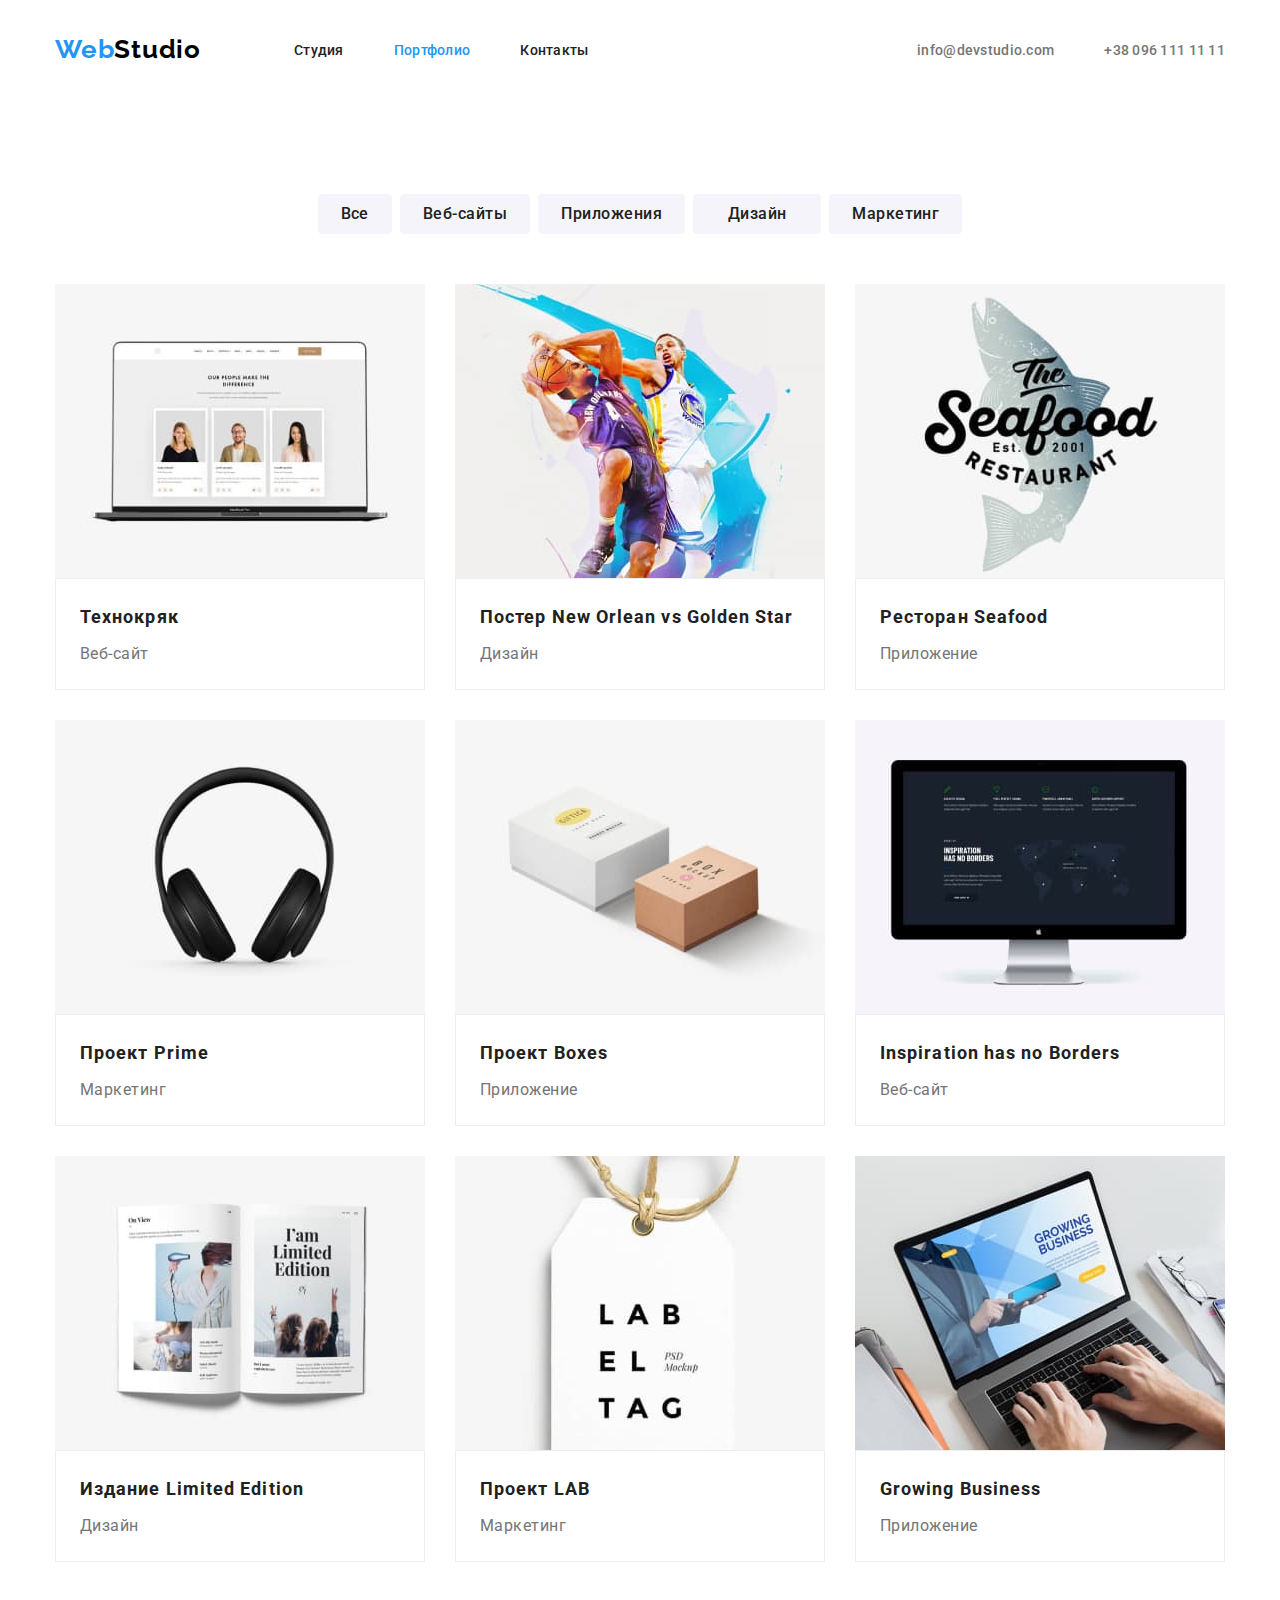
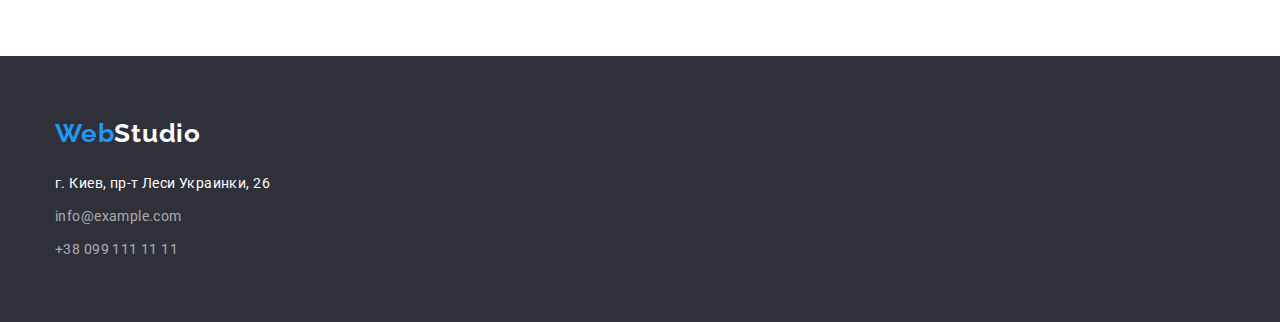
==== portfolio.html @ c4dd4f71 "positions content" ====
<!DOCTYPE html>
<html lang="ru">
<head>
    <meta charset="UTF-8">
    <meta http-equiv="X-UA-Compatible" content="IE=edge">
    <meta name="viewport" content="width=device-width, initial-scale=1.0">
    <title>Портфолио</title>
    <link rel="stylesheet" href="https://cdnjs.cloudflare.com/ajax/libs/modern-normalize/1.0.0/modern-normalize.min.css">
    <link rel="preconnect" href="https://fonts.gstatic.com">
    <link href="https://fonts.googleapis.com/css2?family=Raleway:wght@700&family=Roboto:wght@400;500;700;900&display=swap" rel="stylesheet">
    <link rel="stylesheet" href="./css/styles.css">
    
</head>

<body>
    <header class="header">
        <div class="container-header container">
            <nav class="navigation">
                <a class="logo link" href="./index.html">Web<span class="logo-durk-letters">Studio</span></a>
                <ul class="navigation-list list">
                    <li class="navigation-item">
                        <a class="navigation-link link" href="./index.html">Студия</a>
                    </li>
                    <li class="navigation-item">
                        <a class="current navigation-link link" href="./portfolio.html">Портфолио</a>
                    </li>
                    <li class="navigation-item">
                        <a class="navigation-link link" href="">Контакты</a>
                    </li>
                </ul>
            </nav>
            <ul class="contact-list-header list">
                <li class="contact-list-header-item"><a class="contact-link link" href="mailto=info@devstudio.com">info@devstudio.com</a></li>
                <li class="contact-list-header-item"><a class="contact-link link" href="tel:+380961111111">+38 096 111 11 11</a> </li>
            </ul>
        </div>
    </header>

    <main>

        <!-- single section -->
        <section class="portfolio">
            <div class="container">
                <h1  class="visually-hidden">Портфолио</h1>
                <ul class="portfolio-btn-list list">
                    <li class="portfolio-btn-list-item">
                    <button class="first-btn portfolio-btn" type="button">Все</button> 
                    </li>
                    <li class="portfolio-btn-list-item">
                        <button class="portfolio-btn" type="button">Веб-сайты</button>
                    </li>
                    <li class="portfolio-btn-list-item">
                        <button class="portfolio-btn" type="button">Приложения</button>
                    </li>
                    <li class="portfolio-btn-list-item">
                        <button class="portfolio-btn" type="button">Дизайн</button>
                    </li>
                    <li class="portfolio-btn-list-item">
                        <button class="portfolio-btn" type="button">Маркетинг</button>
                    </li>
                </ul>
                <ul class="portfolio-cards-list list">
                    <li class="portfolio-cards-list-item">
                        <a class="link" href="">
                            <img src="./images/img-portfolio/img-web-site-technokryk.jpg" alt="" width="370" height="294">
                        <div class="portfolio-cards-list-wrapper">
                                <h2 class="title-link">Технокряк</h2>
                                <p class="description">Веб-сайт</p>
                        </div>
                        </a>
                    </li>
                    <li class="portfolio-cards-list-item">
                        <a class="link" href="">
                            <img src="./images/img-portfolio/img-design-poster.jpg" alt="" width="370" height="294">
                            <div class="portfolio-cards-list-wrapper">
                                <h2 class="title-link">Постер <span lang="en">New Orlean vs Golden Star</span></h2>
                                <p class="description">Дизайн</p>
                            </div>
                        </a>
                    </li>
                    <li class="portfolio-cards-list-item">
                        <a class="link" href="">
                            <img src="./images/img-portfolio/img-attachment-restorant-seafood.jpg" alt="" width="370" height="294">
                            <div class="portfolio-cards-list-wrapper">
                                <h2 class="title-link">Ресторан <span lang="en">Seafood</span></h2>
                                <p class="description">Приложение</p>
                            </div>
                        </a>
                    </li>
                    <li class="portfolio-cards-list-item">
                        <a class="link" href="">
                            <img src="./images/img-portfolio/img-marketing-project-prime.jpg" alt="" width="370" height="294">
                            <div class="portfolio-cards-list-wrapper">
                                <h2 class="title-link">Проект <span lang="en">Prime</span></h2>
                                <p class="description">Маркетинг</p>
                            </div>
                        </a>
                    </li>
                    <li class="portfolio-cards-list-item">
                        <a class="link" href="">
                            <img src="./images/img-portfolio/img-attachment-project-boxes.jpg" alt="" width="370" height="294">
                            <div class="portfolio-cards-list-wrapper">
                                <h2 class="title-link">Проект <span lang="en">Boxes</span></h2>
                                <p class="description">Приложение</p>
                            </div>
                        </a>
                    </li>
                    <li class="portfolio-cards-list-item">
                        <a class="link" href="">
                            <img src="./images/img-portfolio/img-web-site-inspiration.jpg" alt="" width="370" height="294">
                            <div class="portfolio-cards-list-wrapper">
                                <h2 class="title-link" lang="en">Inspiration has no Borders</h2>
                                <p class="description">Веб-сайт</p>
                            </div>
                        </a>
                    </li>
                    <li class="portfolio-cards-list-item">
                        <a class="link" href="">
                            <img src="./images/img-portfolio/img-design-limited-edition.jpg" alt="" width="370" height="294">
                            <div class="portfolio-cards-list-wrapper">
                                <h2 class="title-link">Издание <span lang="en">Limited Edition</span></h2>
                                <p class="description">Дизайн</p>
                            </div>
                        </a>
                    </li>
                    <li class="portfolio-cards-list-item">
                        <a class="link" href="">
                            <img src="./images/img-portfolio/img-marketing-lab.jpg" alt="" width="370" height="294">
                            <div class="portfolio-cards-list-wrapper">
                                <h2 class="title-link">Проект <span lang="en">LAB</span></h2>
                                <p class="description">Маркетинг</p>
                            </div>
                        </a>
                    </li>
                    <li class="portfolio-cards-list-item">
                        <a class="link" href="">
                            <img src="./images/img-portfolio/img-attachment-growing-business.jpg" alt="" width="370" height="294">
                            <div class="portfolio-cards-list-wrapper">
                                <h2 class="title-link" lang="en">Growing Business</h2>
                                <p class="description">Приложение</p>
                            </div>
                        </a>
                    </li>
                </ul>
            </div>  
        </section>
    </main>

    <!-- FOOTER-->
    
    <footer class="footer">
        <div class="footer-container container">
            <a class="logo link" href="./index.html">Web<span class="logo-light-letters">Studio</span></a>
            <address class="address">
                <ul class="contact-list list">
                    <li class="contact-list-item">
                        <a class="contact-list-link contact-list-link-address link" href="https://goo.gl/maps/tsdU5EEPxmvVZAaJ6"
                        target="_blank" rel="noopener noreferrer">г. Киев, пр-т Леси Украинки, 26</a>
                    </li>
                    <li class="contact-list-item">
                        <a class="contact-list-link link" href="mailto:info@example.com" lang="en">info@example.com</a>
                    </li>
                    <li class="contact-list-item">
                        <a class="contact-list-link link" href="tel:+380991111111">+38 099 111 11 11</a>
                    </li>
                </ul>
            </address>
        </div>
    </footer>
    
</body>
</html>
---- css/styles.css ----
:root {
  --main-font: 'Roboto', sans-serif;
  --secondary-font: 'Raleway', sans-serif;
  --accent-color: #2196f3;
  --main-color: #757575;
  --second-color: #212121;
  --main-lite-color: #ffffff;
  --main-dark-color: #000000;
  --transparant-color: rgba(255, 255, 255, 0.6);
  --bckg-button-color: #188ce8;
  --bckg-btn-color: #f5f4fa;
  --background-section-footer: #2f303a;
  --border-color: #eeeeee;
}

body {
  font-family: var(--main-font), var(--secondary-font);
  color: var(--main-color);
}

h1,
h2,
h3,
h4,
p {
  margin: 0;
}

ul,
ol {
  margin: 0;
  padding: 0;
}

img {
  display: block;
}

.link {
  text-decoration: none;
}

.list {
  list-style: none;
}

.address {
  font-style: normal;
}

.container {
  width: 1200px;
  margin: 0 auto;
  padding-left: 15px;
  padding-right: 15px;
}

/* ============= COMPONENTS ============= */

.visually-hidden {
  position: absolute !important;
  clip: rect(1px 1px 1px 1px); /* IE6, IE7 */
  clip: rect(1px, 1px, 1px, 1px);
  padding: 0 !important;
  border: 0 !important;
  height: 1px !important;
  width: 1px !important;
  overflow: hidden;
}

/* ============= END COMPONENTS ============= */

/* ============= HEADER ============= */

.header {
  padding-top: 32px;
  padding-bottom: 32px;
}

.header .container {
  display: flex;
  align-items: center;
}

.navigation {
  display: flex;
  align-items: center;
}

.navigation-list {
  display: flex;
  align-items: center;
}

.navigation-item:not(:last-child),
.contact-list-header-item:not(:last-child) {
  margin-right: 50px;
}

.contact-list-header {
  display: flex;
  align-items: center;
}

.container-header {
  justify-content: space-between;
}

.logo {
  font-family: var(--secondary-font);
  font-weight: 700;
  font-size: 26px;
  line-height: 1.38;
  letter-spacing: 0.03em;
  color: var(--accent-color);
  margin-right: 93px;
}

.logo-durk-letters {
  color: var(--main-dark-color);
}

.navigation-link {
  font-weight: 500;
  font-size: 14px;
  line-height: 1.17;
  letter-spacing: 0.02em;
  color: var(--second-color);
}

.navigation-link:hover,
.navigation-link:focus,
.contact-link:hover,
.contact-link:focus {
  color: var(--accent-color);
}

.current {
  color: var(--accent-color);
}

.contact-link {
  font-weight: 500;
  font-size: 14px;
  line-height: 1.17;
  letter-spacing: 0.02em;
  color: var(--main-color);
}

/* ============= END HEADER ============= */

/* ============= HERO  ============= */
.modal-btn {
  font-family: inherit;
  min-width: 200px;
  font-weight: 700;
  font-size: 16px;
  line-height: 1.88;
  text-align: center;
  letter-spacing: 0.06em;
  cursor: pointer;
  color: var(--main-lite-color);
  background-color: var(--accent-color);
  border: 1px solid var(--accent-color);
  border-radius: 4px;
  padding: 10px 32px;
  box-shadow: 0px 4px 4px rgba(0, 0, 0, 0.15);
}

.modal-btn:hover,
.modal-btn:focus,
.modal-btn:active {
  background-color: var(bckg-button-color);
  color: var(--main-lite-color);
}

.hero {
  background: var(--background-section-footer);
  padding-top: 200px;
  padding-bottom: 200px;
  text-align: center;
}

.hero-title {
  font-weight: 900;
  font-size: 44px;
  line-height: 1.36;
  text-align: center;
  letter-spacing: 0.06em;
  text-transform: uppercase;
  color: var(--main-lite-color);
  margin-bottom: 30px;
  padding-right: 252px;
  padding-left: 252px;
}
/* ============= END HERO  ============= */

/* ============= About US  ============= */

.about {
  padding-top: 94px;
  padding-bottom: 94px;
}

.about-dscrptn {
  font-size: 14px;
  line-height: 1.71;
  letter-spacing: 0.03em;
}

.about-list-title {
  text-transform: uppercase;
  font-weight: 700;
  font-size: 14px;
  line-height: 1.17;
  letter-spacing: 0.03em;
  color: var(--second-color);
  margin-bottom: 10px;
}

.about-list {
  display: flex;
  flex-wrap: wrap;
  margin-left: -30px;
  margin-top: -30px;
}

.about-list-item {
  flex-basis: calc(100% / 4 - 30px);
  margin-left: 30px;
  margin-top: 30px;
}
/* ============= END About US  ============= */

/* ============= Our occupation  ============= */
.occupation {
  padding-bottom: 94px;
}

.occupation-title {
  font-weight: 700;
  font-size: 36px;
  line-height: 1.17;
  text-align: center;
  letter-spacing: 0.03em;
  color: var(--second-color);
  margin-bottom: 50px;
}

.occupation-list {
  display: flex;
  flex-wrap: wrap;
  margin-left: -30px;
  margin-top: -30px;
}

.occupation-list-item {
  flex-basis: calc(100% / 3 - 30px);
  margin-left: 30px;
  margin-top: 30px;
}
/* ============= END Our occupation  ============= */

/* ============= Development team ============= */
.development-team {
  background-color: var(--bckg-btn-color);
  padding-top: 94px;
  padding-bottom: 94px;
}

.title-development-team {
  font-weight: 700;
  font-size: 36px;
  line-height: 1.17;
  text-align: center;
  letter-spacing: 0.03em;
  color: var(--second-color);
  margin-bottom: 50px;
}

.title-team {
  font-weight: 500;
  font-size: 16px;
  line-height: 1.17;
  letter-spacing: 0.03em;
  color: var(--second-color);
}

.development-dscrptn {
  font-size: 16px;
  line-height: 1.17;
  letter-spacing: 0.03em;
  margin-top: 10px;
}

.development-list {
  display: flex;
  flex-wrap: wrap;
  margin-left: -30px;
  margin-top: -30px;
  padding-bottom: 94px;
  text-align: center;
}

.development-list-item {
  flex-basis: calc(100% / 4 - 30px);
  margin-left: 30px;
  margin-top: 30px;
}

.development-wrapper {
  padding-top: 30px;
  padding-bottom: 30px;
  background: var(--main-lite-color);
  box-shadow: 0px 1px 3px rgba(0, 0, 0, 0.12), 0px 1px 1px rgba(0, 0, 0, 0.14),
    0px 2px 1px rgba(0, 0, 0, 0.2);
  border-radius: 0px 0px 4px 4px;
}

/* ============= END Development team  ============= */

/* ============= PORTFOLIO  ============= */
/* ============= single section ============= */

.portfolio-btn {
  font-family: inherit;
  border: 1px solid var(--bckg-btn-color);
  min-width: 128px;
  font-weight: 500;
  font-size: 16px;
  line-height: 1.62;
  letter-spacing: 0.03em;
  padding: 6px 22px;
  cursor: pointer;
  color: var(--second-color);
  background: var(--bckg-btn-color);
  border-radius: 4px;
}

.first-btn {
  min-width: 73px;
}

.portfolio-btn:hover,
.portfolio-btn:focus {
  background-color: var(--accent-color);
  color: var(--main-lite-color);
}

.portfolio-btn-list {
  display: flex;
  flex-wrap: wrap;
  justify-content: center;
  margin-top: 94px;
  margin-bottom: 50px;
}

.portfolio-btn-list-item {
}

.portfolio-btn-list-item:not(:last-child) {
  margin-right: 8px;
}

.title-link {
  font-weight: 700;
  font-size: 18px;
  line-height: 2;
  letter-spacing: 0.06em;
  color: var(--second-color);
}

.description {
  font-size: 16px;
  line-height: 1.88;
  letter-spacing: 0.03em;
  color: var(--main-color);
}

.portfolio-cards-list {
  display: flex;
  flex-wrap: wrap;
  margin-left: -30px;
  margin-top: -30px;
  padding-bottom: 94px;
}

.portfolio-cards-list-item {
  flex-basis: calc(100% / 3 - 30px);
  margin-left: 30px;
  margin-top: 30px;
}

.portfolio-cards-list-wrapper {
  padding: 20px 24px;
  border: 1px solid var(--border-color);
  box-sizing: border-box;
}

.description {
  margin-top: 4px;
}

/* ============= END PORTFOLIO  ============= */

/* ============= FOOTER LOGO-CONTACT INFORMATION ============= */

footer {
  background: var(--background-section-footer);
}

.logo-light-letters {
  color: var(--main-lite-color);
}

.contact-list-link {
  font-size: 14px;
  line-height: 1.71;
  letter-spacing: 0.03em;
  color: var(--transparant-color);
}

.contact-list-link-address {
  color: var(--main-lite-color);
}

.contact-list-link:hover,
.сontact-list-link:focus,
.contact-list-link:hover,
.сontact-list-link:focus {
  color: var(--accent-color);
}

.footer-container {
  padding-top: 60px;
  padding-bottom: 60px;
}

.contact-list {
  margin-top: 20px;
}

.contact-list-item {
  margin-top: 9px;
}

/* ============= END FOOTER CONTACT INFORMATION ============= */
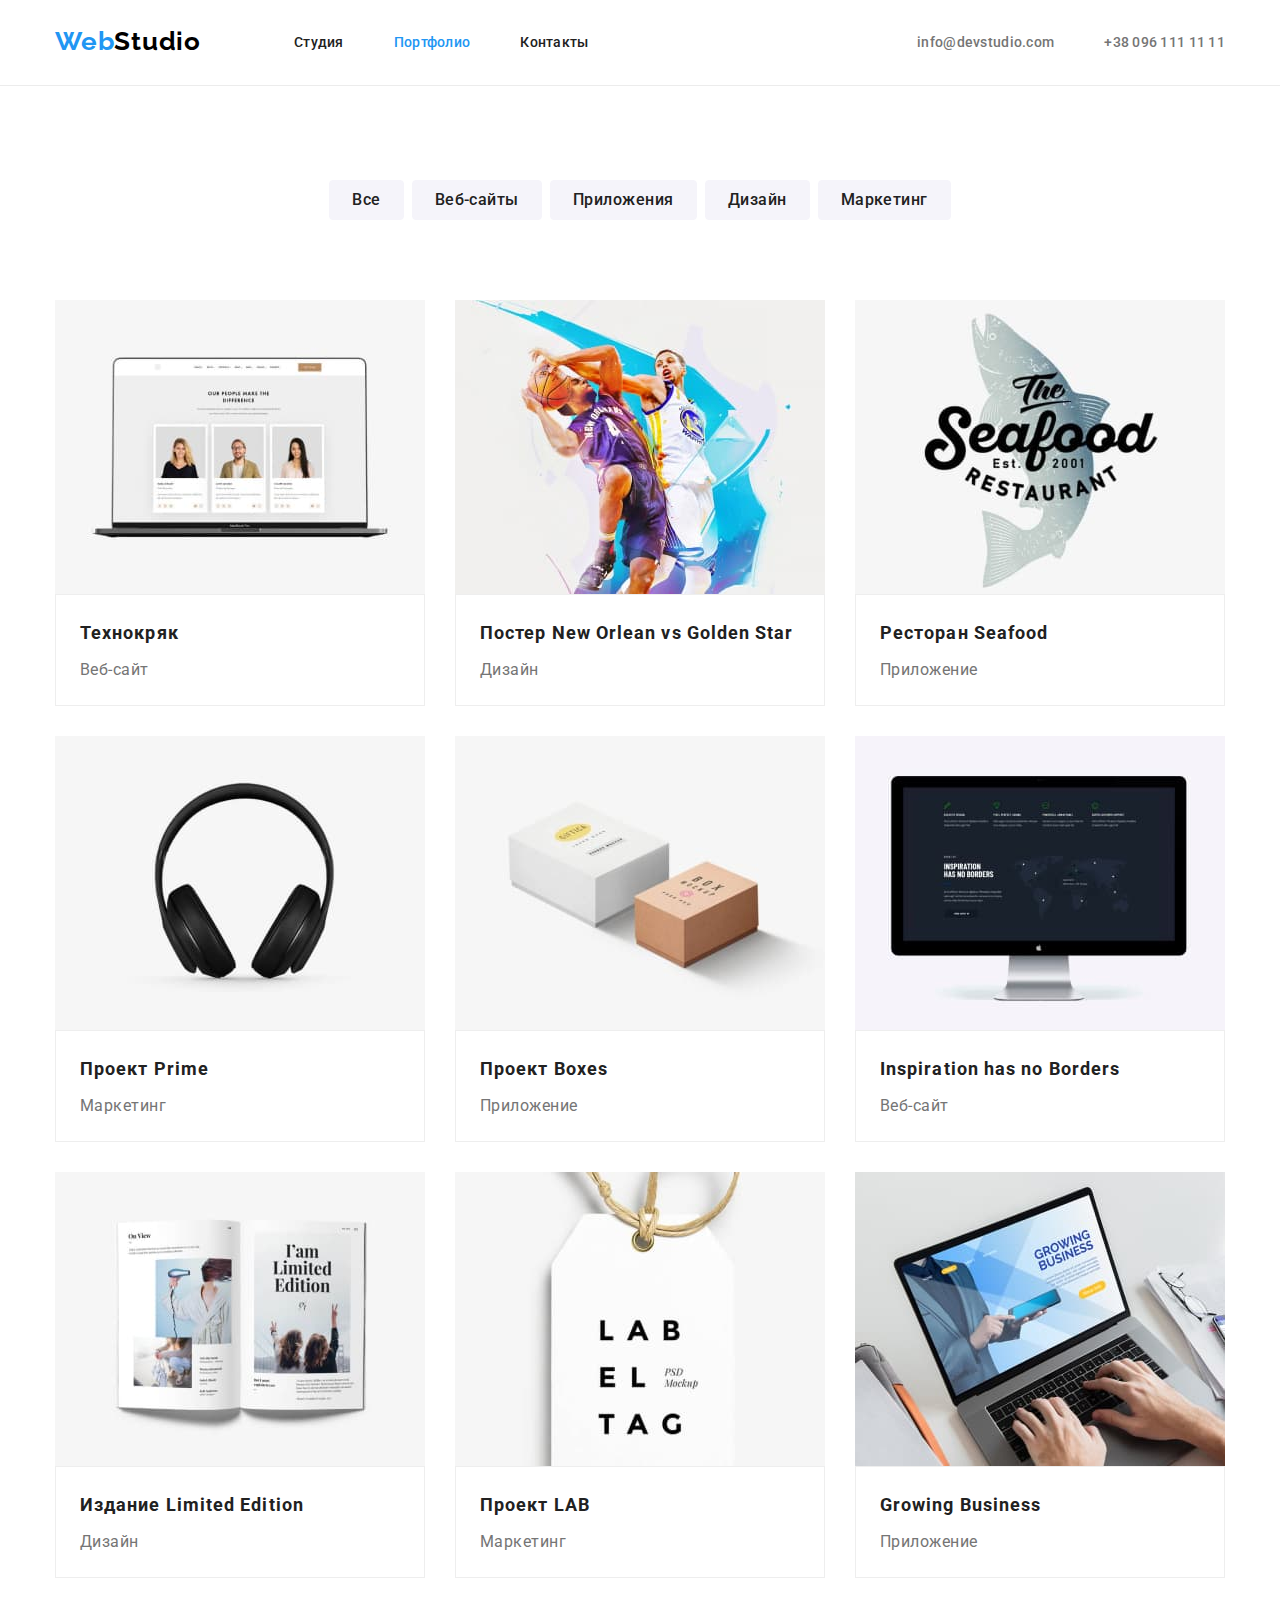
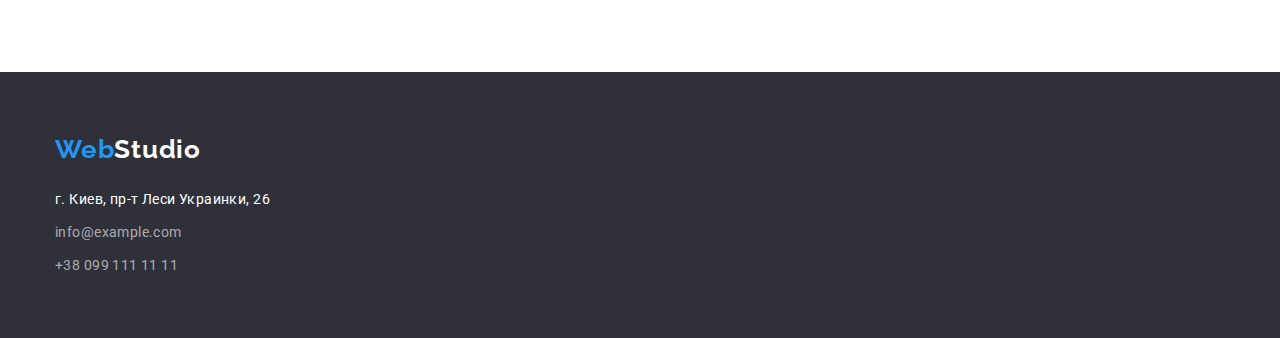
==== commit 106894ad: "fixed remarks" ====
--- a/portfolio.html
+++ b/portfolio.html
@@ -14,7 +14,7 @@
 
 <body>
     <header class="header">
-        <div class="container-header container">
+        <div class="container">
             <nav class="navigation">
                 <a class="logo link" href="./index.html">Web<span class="logo-durk-letters">Studio</span></a>
                 <ul class="navigation-list list">
@@ -149,7 +149,7 @@
     <!-- FOOTER-->
     
     <footer class="footer">
-        <div class="footer-container container">
+        <div class="container">
             <a class="logo link" href="./index.html">Web<span class="logo-light-letters">Studio</span></a>
             <address class="address">
                 <ul class="contact-list list">
--- a/css/styles.css
+++ b/css/styles.css
@@ -11,6 +11,7 @@
   --bckg-btn-color: #f5f4fa;
   --background-section-footer: #2f303a;
   --border-color: #eeeeee;
+  --border-header: #ececec;
 }
 
 body {
@@ -73,23 +74,25 @@
 /* ============= HEADER ============= */
 
 .header {
+  border-bottom: 1px solid var(--border-header);
+}
+
+.header > .container {
+  display: flex;
+  align-items: center;
+  justify-content: space-between;
+}
+
+.navigation {
+  display: flex;
+  align-items: center;
+}
+
+.navigation-list {
+  display: flex;
+  align-items: center;
   padding-top: 32px;
   padding-bottom: 32px;
-}
-
-.header .container {
-  display: flex;
-  align-items: center;
-}
-
-.navigation {
-  display: flex;
-  align-items: center;
-}
-
-.navigation-list {
-  display: flex;
-  align-items: center;
 }
 
 .navigation-item:not(:last-child),
@@ -100,10 +103,8 @@
 .contact-list-header {
   display: flex;
   align-items: center;
-}
-
-.container-header {
-  justify-content: space-between;
+  padding-top: 32px;
+  padding-bottom: 32px;
 }
 
 .logo {
@@ -114,6 +115,8 @@
   letter-spacing: 0.03em;
   color: var(--accent-color);
   margin-right: 93px;
+  padding-top: 24px;
+  padding-bottom: 25px;
 }
 
 .logo-durk-letters {
@@ -189,9 +192,8 @@
   letter-spacing: 0.06em;
   text-transform: uppercase;
   color: var(--main-lite-color);
-  margin-bottom: 30px;
-  padding-right: 252px;
-  padding-left: 252px;
+  width: 696px;
+  margin: 0 auto 30px;
 }
 /* ============= END HERO  ============= */
 
@@ -298,7 +300,6 @@
   flex-wrap: wrap;
   margin-left: -30px;
   margin-top: -30px;
-  padding-bottom: 94px;
   text-align: center;
 }
 
@@ -325,7 +326,6 @@
 .portfolio-btn {
   font-family: inherit;
   border: 1px solid var(--bckg-btn-color);
-  min-width: 128px;
   font-weight: 500;
   font-size: 16px;
   line-height: 1.62;
@@ -337,10 +337,6 @@
   border-radius: 4px;
 }
 
-.first-btn {
-  min-width: 73px;
-}
-
 .portfolio-btn:hover,
 .portfolio-btn:focus {
   background-color: var(--accent-color);
@@ -352,10 +348,6 @@
   flex-wrap: wrap;
   justify-content: center;
   margin-top: 94px;
-  margin-bottom: 50px;
-}
-
-.portfolio-btn-list-item {
 }
 
 .portfolio-btn-list-item:not(:last-child) {
@@ -383,6 +375,7 @@
   margin-left: -30px;
   margin-top: -30px;
   padding-bottom: 94px;
+  margin-top: 50px;
 }
 
 .portfolio-cards-list-item {
@@ -431,7 +424,7 @@
   color: var(--accent-color);
 }
 
-.footer-container {
+.footer {
   padding-top: 60px;
   padding-bottom: 60px;
 }
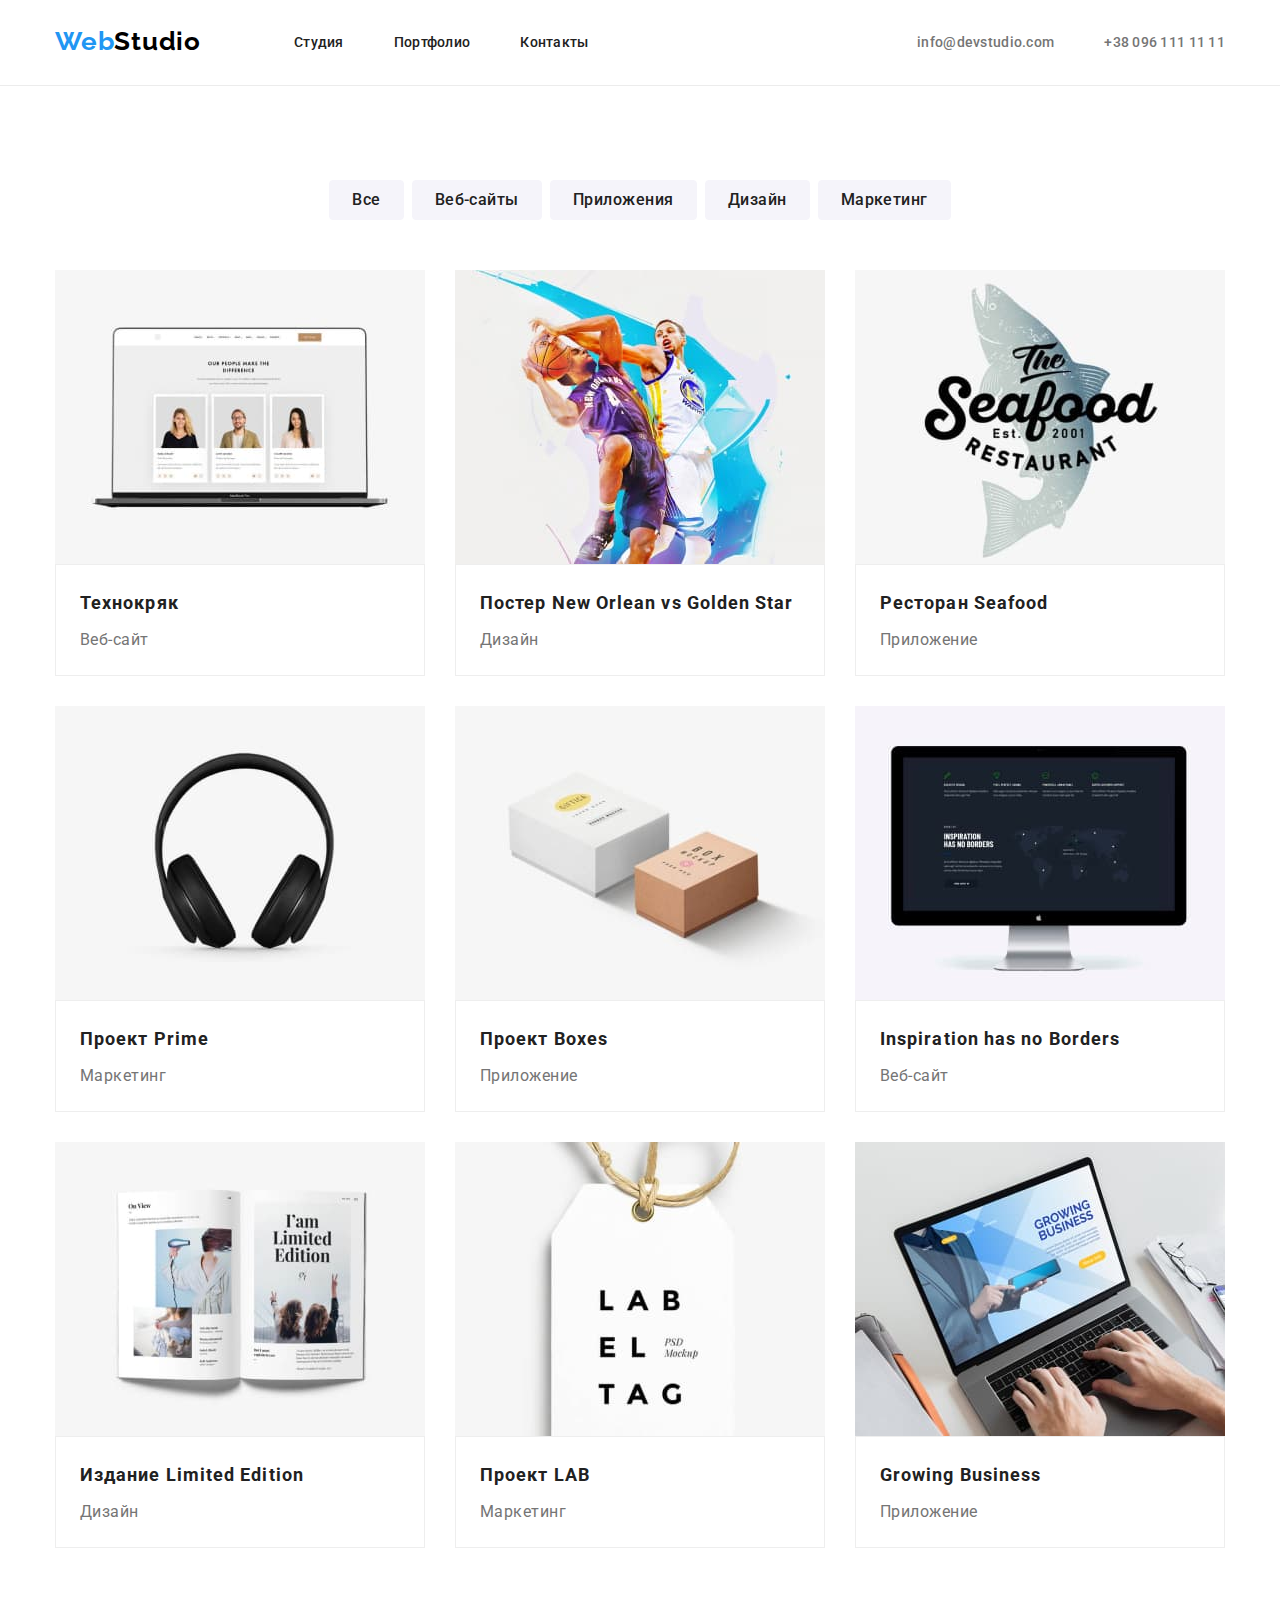
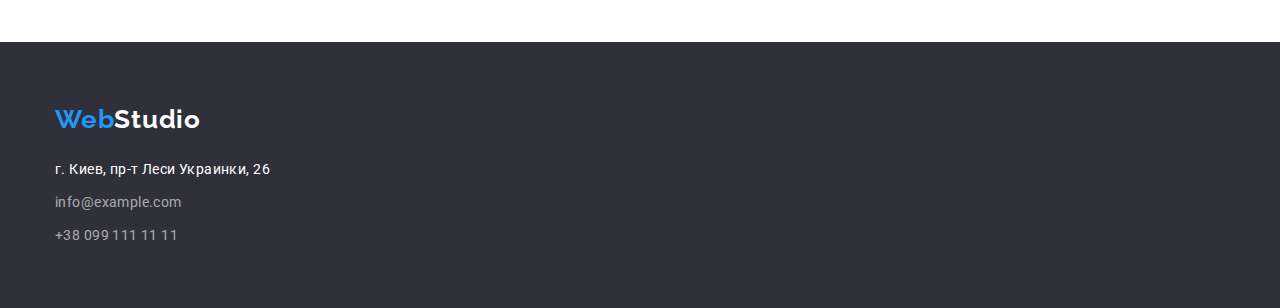
==== commit 8d866020: "fixed footer & portfolio" ====
--- a/portfolio.html
+++ b/portfolio.html
@@ -150,7 +150,7 @@
     
     <footer class="footer">
         <div class="container">
-            <a class="logo link" href="./index.html">Web<span class="logo-light-letters">Studio</span></a>
+            <a class="logo-footer link" href="./index.html">Web<span class="logo-light-letters">Studio</span></a>
             <address class="address">
                 <ul class="contact-list list">
                     <li class="contact-list-item">
--- a/css/styles.css
+++ b/css/styles.css
@@ -91,8 +91,6 @@
 .navigation-list {
   display: flex;
   align-items: center;
-  padding-top: 32px;
-  padding-bottom: 32px;
 }
 
 .navigation-item:not(:last-child),
@@ -103,8 +101,6 @@
 .contact-list-header {
   display: flex;
   align-items: center;
-  padding-top: 32px;
-  padding-bottom: 32px;
 }
 
 .logo {
@@ -114,6 +110,7 @@
   line-height: 1.38;
   letter-spacing: 0.03em;
   color: var(--accent-color);
+  display: inline-block;
   margin-right: 93px;
   padding-top: 24px;
   padding-bottom: 25px;
@@ -121,6 +118,10 @@
 
 .logo-durk-letters {
   color: var(--main-dark-color);
+}
+
+.current {
+  color: var(--accent-color);
 }
 
 .navigation-link {
@@ -138,16 +139,19 @@
   color: var(--accent-color);
 }
 
-.current {
-  color: var(--accent-color);
-}
-
 .contact-link {
   font-weight: 500;
   font-size: 14px;
   line-height: 1.17;
   letter-spacing: 0.02em;
   color: var(--main-color);
+}
+
+.navigation-link,
+.contact-link {
+  display: block;
+  padding-top: 32px;
+  padding-bottom: 32px;
 }
 
 /* ============= END HEADER ============= */
@@ -347,7 +351,7 @@
   display: flex;
   flex-wrap: wrap;
   justify-content: center;
-  margin-top: 94px;
+  margin-bottom: 50px;
 }
 
 .portfolio-btn-list-item:not(:last-child) {
@@ -374,8 +378,6 @@
   flex-wrap: wrap;
   margin-left: -30px;
   margin-top: -30px;
-  padding-bottom: 94px;
-  margin-top: 50px;
 }
 
 .portfolio-cards-list-item {
@@ -394,12 +396,28 @@
   margin-top: 4px;
 }
 
+.portfolio {
+  padding-top: 94px;
+  padding-bottom: 94px;
+}
+
 /* ============= END PORTFOLIO  ============= */
 
-/* ============= FOOTER LOGO-CONTACT INFORMATION ============= */
+/* ============= FOOTER CONTACT INFORMATION ============= */
 
 footer {
   background: var(--background-section-footer);
+}
+
+.logo-footer {
+  font-family: var(--secondary-font);
+  font-weight: 700;
+  font-size: 26px;
+  line-height: 1.38;
+  letter-spacing: 0.03em;
+  color: var(--accent-color);
+  display: inline-block;
+  margin-bottom: 20px;
 }
 
 .logo-light-letters {
@@ -429,12 +447,12 @@
   padding-bottom: 60px;
 }
 
-.contact-list {
-  margin-top: 20px;
-}
-
 .contact-list-item {
   margin-top: 9px;
 }
 
+.contact-list-item:first-child {
+  margin-top: 0px;
+}
+
 /* ============= END FOOTER CONTACT INFORMATION ============= */
